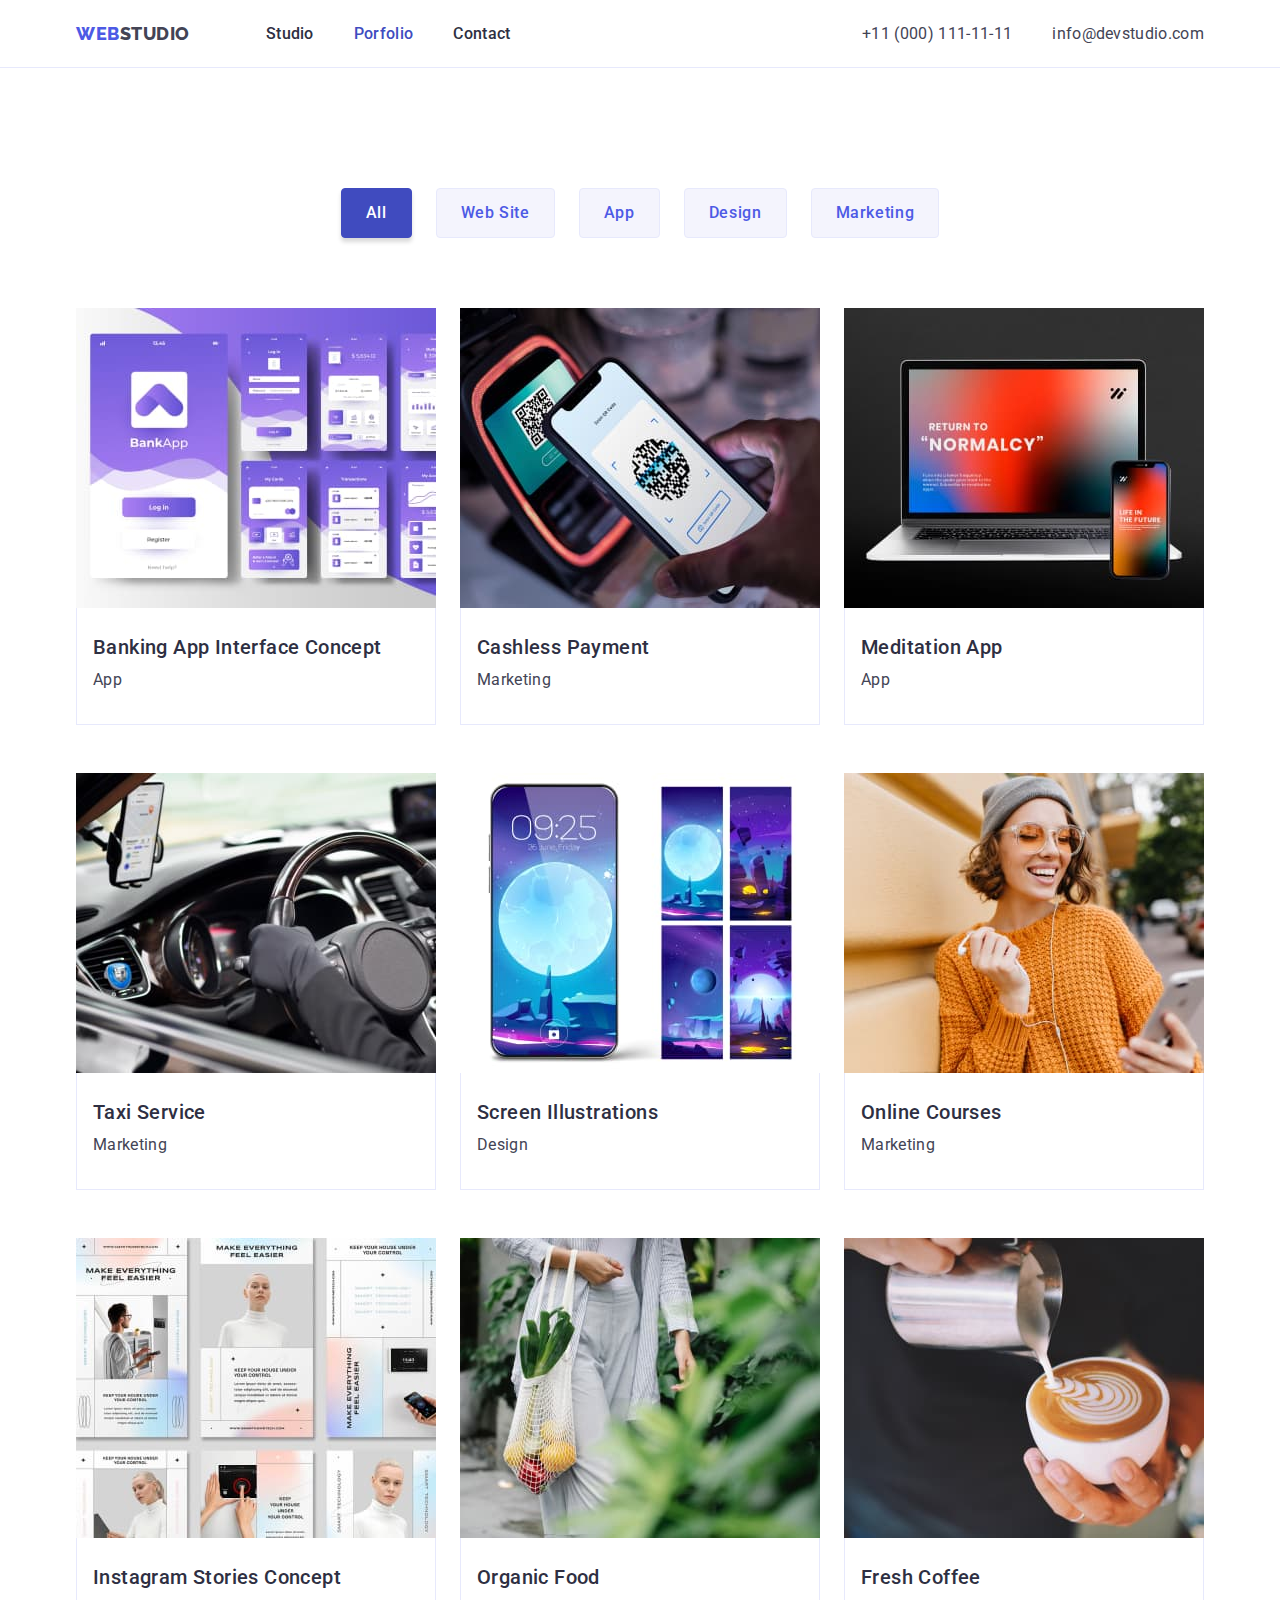
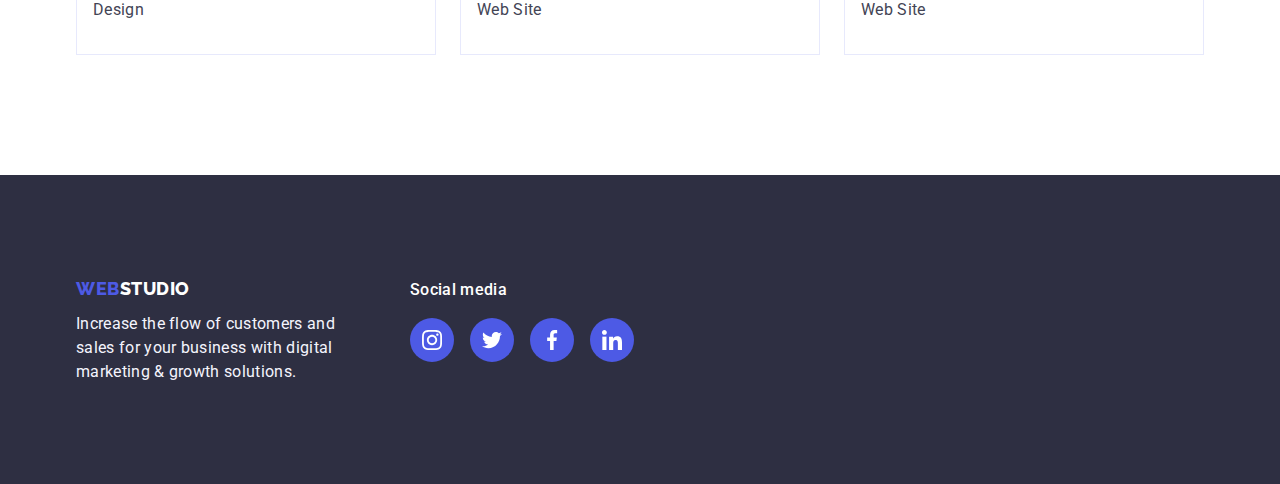
==== portfolio.html @ 27b493f3 "Initial upload" ====
<!DOCTYPE html>
<html lang="en">
  <head>
    <meta charset="UTF-8">
    <meta name="viewport" content="width=device-width, initial-scale=1.0">
    <meta http-equiv="x-ua-compatible" content="ie=edge">
    <title>Portfolio - Web Studio</title>
    <link rel="stylesheet" href="css/style.css">
    <link rel="preconnect" href="https://fonts.googleapis.com">
    <link rel="preconnect" href="https://fonts.gstatic.com" crossorigin>
    <link href="https://fonts.googleapis.com/css2?family=Raleway:wght@800&family=Roboto:wght@100;400;500;700&display=swap" rel="stylesheet">
    <link rel="stylesheet" href="https://cdnjs.cloudflare.com/ajax/libs/modern-normalize/2.0.0/modern-normalize.min.css" integrity="sha512-4xo8blKMVCiXpTaLzQSLSw3KFOVPWhm/TRtuPVc4WG6kUgjH6J03IBuG7JZPkcWMxJ5huwaBpOpnwYElP/m6wg==" crossorigin="anonymous" referrerpolicy="no-referrer" />
    
    
  </head>
  <body>
    <header class="header">   
        <nav class="nav">
          <a class="nav-logo" href="index.html" title="WebStudio">Web<span class="logo-dark">Studio</span></a>       
          <ul class="nav-list">
            <li class="nav-list-item">
              <a href="index.html" class="nav-list-item-link">Studio</a>
            </li>
            <li class="nav-list-item">
              <a href="portfolio.htm" class="nav-list-item-link active">Porfolio</a>
            </li>
            <li class="nav-list-item">
              <a href="#" class="nav-list-item-link">Contact</a>
            </li>
          </ul> 
          <address class="address">
            <ul class="address-list">
              <li class="address-list-item">
                <a href="tel:+110001111111" class="address-list-item-link">+11 (000) 111-11-11</a>
              </li>
              <li class="address-list-item">
                <a href="mailto:info@devstudio.com" class="address-list-item-link">info@devstudio.com</a>
              </li>
            </ul>  
          </address>         
        </nav> 
    </header>

    <main>      
      <section class="inner-section">
        <div class="container">
          <div class="project-nav">
            <button type="button" class="project-nav-button active">All</button>
            <button type="button" class="project-nav-button">Web Site</button>
            <button type="button" class="project-nav-button">App</button>
            <button type="button" class="project-nav-button">Design</button>
            <button type="button" class="project-nav-button">Marketing</button>
          </div>

          <ul class="project-card-list">
            <li class="project-card-item">
              <img class="project-card-img" src="images/banking-app-interface-concept.jpg" alt="MBanking App Interface Concept" width="360" height="300">
              <div class="project-card-detail">
                <h3 class="project-card-title">Banking App Interface Concept</h3>
                <p class="project-card-category">App</p>
              </div>
            </li>
            <li class="project-card-item">
              <img class="project-card-img" src="images/cashless-payment.jpg" alt="Cashless Payment" width="360" height="300">
              <div class="project-card-detail">
                <h3 class="project-card-title">Cashless Payment</h3>
                <p class="project-card-category">Marketing</p>
              </div>
            </li> 
            <li class="project-card-item">
              <img class="project-card-img" src="images/meditation-app.jpg" alt="Meditation App" width="360" height="300">
              <div class="project-card-detail">
                <h3 class="project-card-title">Meditation App</h3>
                <p class="project-card-category">App</p>
              </div>
            </li>
            <li class="project-card-item">
              <img class="project-card-img" src="images/taxi-service.jpg" alt="Taxi Service" width="360" height="300">
              <div class="project-card-detail">
                <h3 class="project-card-title">Taxi Service</h3>
                <p class="project-card-category">Marketing</p>
              </div>
            </li>
            <li class="project-card-item">
              <img class="project-card-img" src="images/screen-illustrations.jpg" alt="Screen Illustrations" width="360" height="300">
              <div class="project-card-detail">
                <h3 class="project-card-title">Screen Illustrations</h3>
                <p class="project-card-category">Design </p>
              </div>
            </li>
            <li class="project-card-item">
              <img class="project-card-img" src="images/online-courses.jpg" alt="Online Courses" width="360" height="300">
              <div class="project-card-detail">
                <h3 class="project-card-title">Online Courses</h3>
                <p class="project-card-category">Marketing</p>
              </div>
            </li>
            <li class="project-card-item">
              <img  class="project-card-img"src="images/instagram-stories-concept.jpg" alt="Instagram Stories Concept" width="360" height="300">
              <div class="project-card-detail">
                <h3 class="project-card-title">Instagram Stories Concept</h3>
                <p class="project-card-category">Design</p>
              </div>
            </li>
            <li class="project-card-item">
              <img class="project-card-img" src="images/organic-food.jpg" alt="Organic Food" width="360" height="300">
              <div class="project-card-detail">
                <h3 class="project-card-title">Organic Food </h3>
                <p class="project-card-category">Web Site</p>
              </div>
            </li>
            <li class="project-card-img" class="project-card-item">
              <img src="images/fresh-coffee.jpg" alt="Fresh Coffee" width="360" height="300">
              <div class="project-card-detail">
                <h3 class="project-card-title">Fresh Coffee</h3>
                <p class="project-card-category">Web Site</p>
              </div>
            </li>
          </ul>
        </div>
      </section>      
    </main>  

    <footer class="footer">
      <div class="container footer-container">
        <div class="widget">
          <a href="index.html" class="widget-logo">Web<span class="logo-white">Studio</span></a>
          <p class="widget-description">Increase the flow of customers and sales for your business with digital marketing & growth solutions.</p>
        </div>
        
        <div class="social-media">
          <h2 class="social-media-title">Social media</h2>
          <ul class="social-media-list list">
              <li class="social-media-list-item">
                  <a class="social-media-list-link" href=""> 
                  <svg class="social-media-icon" width="20" height="20">
                      <use href="images/icon.svg#icon-instagram"></use>
                  </svg>    
                  </a>
              </li>
              <li class="social-media-list-item">
                  <a class="social-media-list-link" href=""> 
                  <svg class="social-media-icon" width="20" height="20">
                      <use href="images/icon.svg#icon-twitter"></use>
                  </svg>    
                  </a>
              </li>
              <li class="social-media-list-item">
                  <a class="social-media-list-link" href=""> 
                  <svg class="social-media-icon" width="20" height="20">
                      <use href="images/icon.svg#icon-facebook"></use>
                  </svg>    
                  </a>
              </li>
              <li class="social-media-list-item">
                  <a class="social-media-list-link" href=""> 
                  <svg class="social-media-icon" width="20" height="20" >
                      <use href="images/icon.svg#icon-linkedin"></use>
                  </svg>    
                  </a>
              </li>
          </ul>  
      </div>
      </div>
    </footer>
  </body>
</html>
---- css/style.css ----
:root {
  --iris:  #4d5ae5; 
  --navyblue: #2e2f42;
  --black: black; 
  --ocean: #404bbf;
  --white: #ffffff;
  --slate: #434455;
  --cornflower:  #e7e9fc;
  --lightslate: #8e8f99;
  --grey: #2e2f42;
  --dairy: #fcfcfc;
  --cloud: #f4f4fd;
  --green: #31d0aa;
  --navybluemodal: #2e2f42;  
}

*{
  margin: 0;
  padding: 0;
  box-sizing: border-box;
}

/* Global Styles */
body {
  color: var(--slate); 
  font-family: "Roboto", sans-serif;
  font-size: 16px;
  font-style: normal;
  font-weight: 400;
  line-height: 1.5;
}

ul{
  list-style: none;
}

a {
  text-decoration: none;
}

img{
  display: block;
  width: 100%;
  height: auto;
}

button {
  border: unset;
  font-family: inherit; 
  outline: none;
  cursor: pointer;
}


/* Container Styles */
.container {
  width: 1158px;
  margin: 0 auto;
  padding: 0 15px;
}

/* Header Styles */
.header {   
  background-color: var(--white);
  border-bottom: 1px solid var(--cornflower);
}

.nav {
  display: flex;
  justify-content: space-between;
  align-items: center;
  max-width: 1158px;
  margin: 0 auto;
  padding: 0 15px;
}

/* Logo Styles */
.nav-logo {
  margin-right: 76px;
  font-size: 18px;
  font-weight: 800;
  letter-spacing: 0.54px;
  text-transform: uppercase;
  color: var(--iris);
  font-family: "Raleway", sans-serif;
  padding: 20px 0;
}

.logo-dark {
  color: var(--slate);
}

/* Main Nav Styles */
.nav-list {
  flex: 1;
  display: flex;
  gap: 40px;
}

.nav-list-item-link {  
  color: var(--navyblue);
  font-size: 16px;
  font-weight: 500;
  line-height: 1.3;
  letter-spacing: 0.32px;
  padding: 25px 0;
}
.nav-list-item-link.active,
.address-list-item-link:hover,
.nav-list-item-link:hover {
  color: var(--ocean);
}

/* Contact Info Styles */
.address-list{
  display: flex;
  gap: 40px;
}

.address-list-item-link {
  color: var(--slate);  
  padding: 25px 0;
  font-size: 16px;
  font-weight: 400;
  line-height: 1.3;
  letter-spacing: 0.32px;  
  font-style: normal;
}

/* Hero Styles */
.hero{
  background-color: var(--navyblue);
  background-image: linear-gradient(rgba(46, 47, 66, 0.7), rgba(46, 47, 66, 0.7)), url(../images/people-office.jpg);
  background-size: cover;
  background-position: center;
  background-repeat: no-repeat;
  padding: 188px 0;
  text-align: center;
}

.hero-title {
  margin-bottom: 48px;
  color: var(--white);
  font-family: inherit;
  font-size: 56px;
  font-weight: 700;
  line-height: 1.0714; 
  letter-spacing: 1.12px;
  text-align: center;
}
.hero-cta{
  letter-spacing: 0.64px;
  color: var(--white);
  font-size: 16px;  
  padding: 19px 32px;
  border-radius: 4px;
  background-color: var(--iris);
  box-shadow: 0px 4px 4px rgba(0, 0, 0, 0.15);
  display: inline-block;
  margin: 0 auto;
}
.hero-cta:hover {
  background-color: var(--ocean);
}

/* Feature Styles */
.feature {
  padding: 120px 0;
}

.feature-list {
  display: flex;
  gap: 24px;
}

.feature-icon {
  background: var(--cloud);
  width: 264px;
  height: 112px;
  padding: 24px;
  justify-content: center;
  border-radius: 4px;
}


.feature-title {
  margin: 3px 0 8px;
  color: var(--navyblue);
  font-size: 20px;
  font-weight: 500;
  line-height: 1.2; 
  letter-spacing: 0.4px;
}

.feature-decription{
  font-size: 16px;
  font-weight: 400;
  line-height: 1.5; 
  letter-spacing: 0.32px;
}

/* Services Styles */
.services {
  text-align: center;
  padding:0 0 120px;
}

.services-title {
  color: var(--navyblue);
  font-size: 36px;
  font-weight: 700;
  line-height: 1.1111; 
  letter-spacing: 0.72px;
  text-transform: capitalize;
}

.services-list {
  display: flex;
  gap: 24px;
  margin: 70px 0 0;
}

.services-list-item {
  flex: 1;
}

/* Team Styles */
.team{
  background-color: var(--cloud);
  text-align: center;
  padding: 120px 0;
}

.team-title {
  color: var(--navyblue);
  margin: 0 0 70px;
  font-size: 36px;
  font-weight: 700;
  line-height: 1.1111;
  letter-spacing: 0.72px;
  text-transform: capitalize;
}

.team-list {
  display: flex;
  gap: 24px;
}

.team-list-item {
  border-radius: 4px;
  background-color: var(--white);
  box-shadow: 0px 2px 6px rgba(46, 47, 66, 0.08);
}
.member-details{
  padding: 32px 10px;
}
.member-name {
  margin: 0 0 8px;
  color: var(--navyblue);
  text-align: center;
  font-size: 20px;
  font-weight: 500;
  line-height: 1.2;
  letter-spacing: 0.4px;
}
.menber-position{
  color: var(--slate );
  text-align: center;
  font-size: 16px;
  font-weight: 400;
  line-height: 1.5; 
  letter-spacing: 0.32px;
}
.social-list {
  display: flex;
  justify-content: center;
  margin-top: 16px;
  gap: 24px;
}
.social-list-link {
  display: flex;
  align-items: center;
  justify-content: center;
  width: 40px;
  height: 40px;
  border-radius: 50%;
  background-color: var(--iris);
}
.social-list-link:hover {
  background-color: var(--ocean);
}
.social-icon {
  fill: #fff;
}
/* Customer */

.customer {
  padding: 120px 0;
}

.customer-list {
  display: flex;
  gap: 24px;
}

.customer-title{
  margin: 0 0 70px;
  color: var(--navyblue);
  font-size: 36px;
  font-weight: 700;
  line-height: 1.1111;
  letter-spacing: 0.72px;
  text-transform: capitalize;
  text-align: center;
}

.customer-logo{
  width: 168px;
  height: 88px;
  padding: 16px;
  border-radius: 4px;
  border: 1px solid var(--lightslate);
  display: flex;
  align-items: center;
  justify-content: center;
}

.customer-list-link{
  fill: var(--lightslate);
}


.customer-list-link:hover{
  fill: var(--ocean);
}



/* portfolio Page */


.inner-section {
  padding: 120px 0;
}
.project-nav{
  display: flex;
  gap: 24px;
  width: 100%;
  justify-content: center;
  margin-bottom: 70px;
}
.project-nav-button{
  color: var(--iris);
  background-color: var(--cloud);
  border-radius: 4px;
  border: 1px solid var(--cornflower);
  padding: 12px 24px;
  font-size: 16px;
  font-style: normal;
  font-weight: 500;
  line-height: 1.5; 
  letter-spacing: 0.64px;
  outline: none;
}

.project-nav-button:hover,
.project-nav-button.active{
  background-color: var(--ocean);
  border-color: var(--ocean);
  color: var(--white);
  box-shadow: 0px 4px 4px rgba(0, 0, 0, 0.15);
}

/* Project Card */
.project-card-list {
  display: flex;
  flex-wrap: wrap;
  gap: 48px 24px;
}

.project-card-item {

}

.project-card-img {
  vertical-align: middle;
}

.project-card-detail {
  padding: 27px 16px 32px;
  background-color: #FFF;
  border: 1px solid #E7E9FC;
  border-top: unset;
}

.project-card-title{
  color: var(--navyblue);  
  font-size: 20px;
  font-weight: 500;
  line-height: 1.2;
  letter-spacing: 0.4px;
  margin-bottom: 9px;
}

.project-card-category{
  color: var(--slate);
  font-size: 16px;
  font-weight: 400;
  line-height: 1.5; 
  letter-spacing: 0.32px;
}

/* Footer Styles */
.footer {
  background-color: var(--navyblue);
  padding: 100px 0;
  color: var(--white);
}

.footer-container{
  display: flex;
  align-items: baseline;
}

.widget {
  max-width: 264px;
}
.widget-logo {
  font-size: 18px;
  font-weight: 800;
  letter-spacing: 0.54px;
  text-transform: uppercase;
  color: var(--iris);
  font-family: "Raleway", sans-serif;
}
.widget-description{
  margin-top: 10px;
  color: var(--cloud);
  font-size: 16px;
  font-weight: 400;
  line-height: 1.5; 
  letter-spacing: 0.32px;
}
.logo-white {
  color: var(--white);
}

/* Social Media */

.social-media {
  margin-left: 70px;
}

.social-media-title {
  font-size: 16px;
  font-weight: 500;
  line-height: 1.5; 
  letter-spacing: 0.32px;
  margin-bottom: 16px;
}

.social-media-list-link {
  display: flex;
  align-items: center;
  justify-content: center;
  width: 44px;
  height: 44px;
  border-radius: 50%;
  background: var(--iris)
}

.social-media-list {
  display: flex;
  justify-content: center;
}

.social-media-icon {
  fill: #FFFFFF
}

.social-media-list-link:hover,
.social-media-list-link:focus {
  background-color: var(--green);
}

.social-media-list-item:not(:last-child) {
  margin-right: 16px;
}
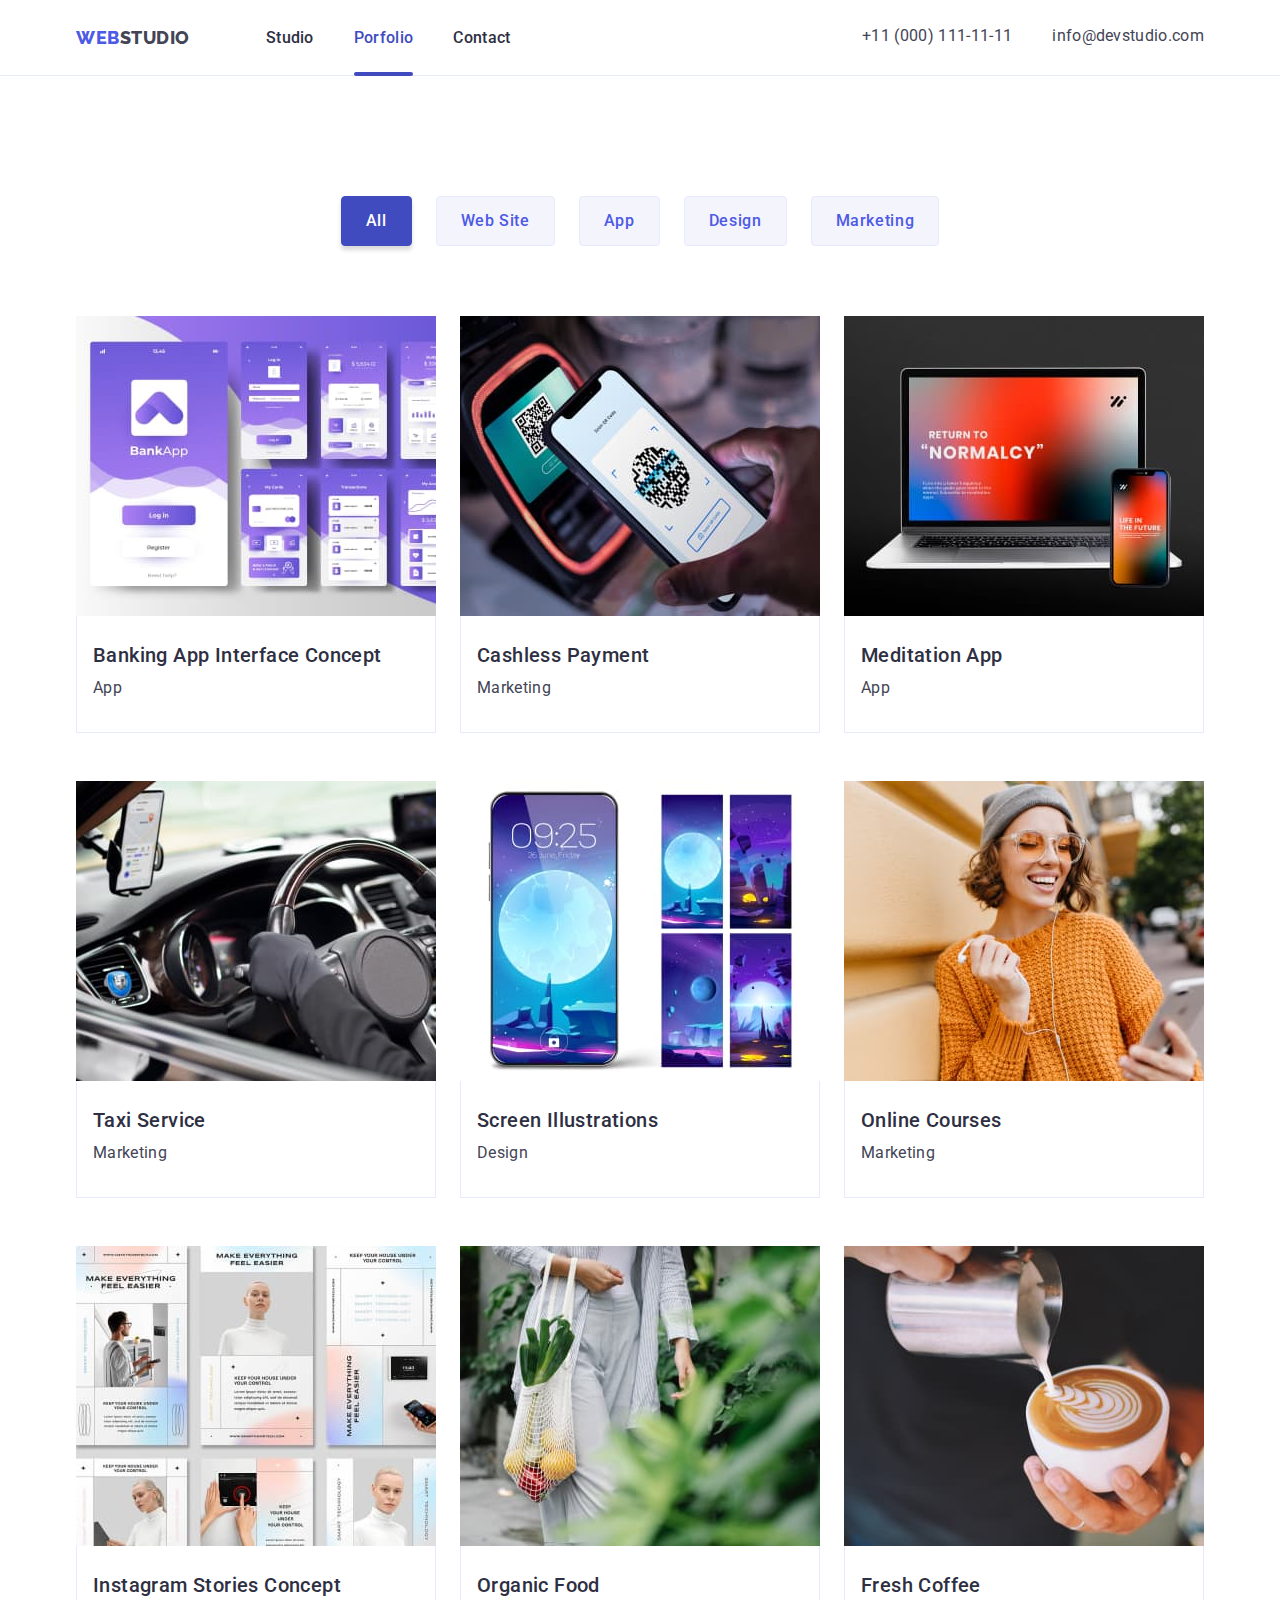
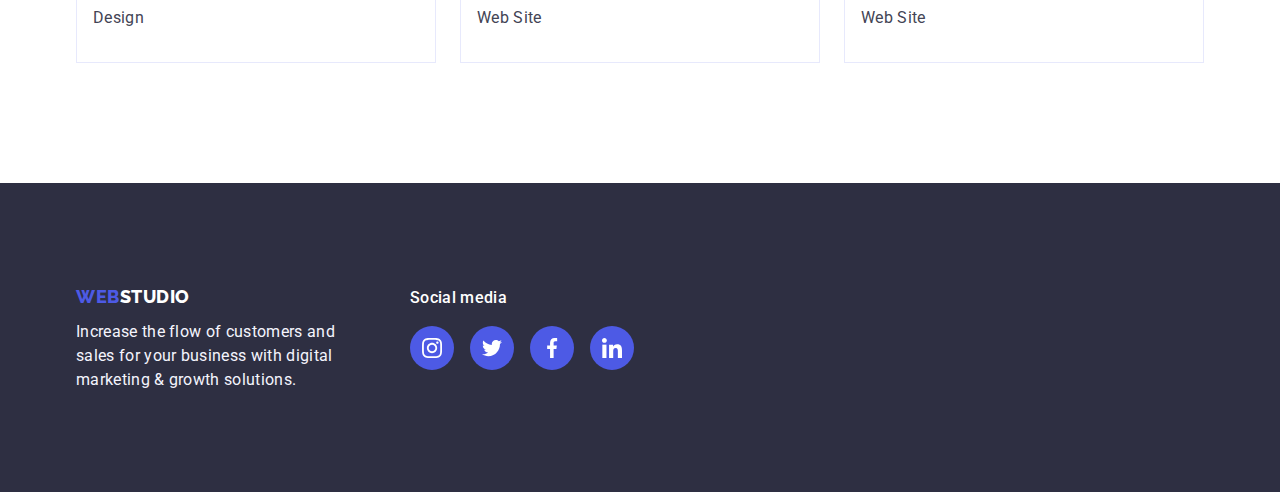
==== commit 2719bf9b: "Revision 2" ====
--- a/portfolio.html
+++ b/portfolio.html
@@ -10,36 +10,36 @@
     <link rel="preconnect" href="https://fonts.gstatic.com" crossorigin>
     <link href="https://fonts.googleapis.com/css2?family=Raleway:wght@800&family=Roboto:wght@100;400;500;700&display=swap" rel="stylesheet">
     <link rel="stylesheet" href="https://cdnjs.cloudflare.com/ajax/libs/modern-normalize/2.0.0/modern-normalize.min.css" integrity="sha512-4xo8blKMVCiXpTaLzQSLSw3KFOVPWhm/TRtuPVc4WG6kUgjH6J03IBuG7JZPkcWMxJ5huwaBpOpnwYElP/m6wg==" crossorigin="anonymous" referrerpolicy="no-referrer" />
-    
-    
   </head>
   <body>
-    <header class="header">   
+    <header class="header">
+      <div class="container header-container">
         <nav class="nav">
-          <a class="nav-logo" href="index.html" title="WebStudio">Web<span class="logo-dark">Studio</span></a>       
+          <a class="nav-logo" href="index.html" title="WebStudio">Web<span class="logo-dark">Studio</span></a>
           <ul class="nav-list">
             <li class="nav-list-item">
               <a href="index.html" class="nav-list-item-link">Studio</a>
             </li>
             <li class="nav-list-item">
-              <a href="portfolio.htm" class="nav-list-item-link active">Porfolio</a>
+              <a href="portfolio.html" class="nav-list-item-link active">Porfolio</a>
             </li>
             <li class="nav-list-item">
               <a href="#" class="nav-list-item-link">Contact</a>
             </li>
-          </ul> 
-          <address class="address">
-            <ul class="address-list">
-              <li class="address-list-item">
-                <a href="tel:+110001111111" class="address-list-item-link">+11 (000) 111-11-11</a>
-              </li>
-              <li class="address-list-item">
-                <a href="mailto:info@devstudio.com" class="address-list-item-link">info@devstudio.com</a>
-              </li>
-            </ul>  
-          </address>         
+          </ul>     
         </nav> 
-    </header>
+        <address class="address">
+          <ul class="address-list">
+            <li class="address-list-item">
+              <a href="tel:+110001111111" class="address-list-item-link">+11 (000) 111-11-11</a>
+            </li>
+            <li class="address-list-item">
+              <a href="mailto:info@devstudio.com" class="address-list-item-link">info@devstudio.com</a>
+            </li>
+          </ul>  
+        </address>  
+      </div>   
+  </header>
 
     <main>      
       <section class="inner-section">
--- a/css/style.css
+++ b/css/style.css
@@ -63,27 +63,28 @@
 .header {   
   background-color: var(--white);
   border-bottom: 1px solid var(--cornflower);
+  padding: 24px 0;
+}
+
+.header-container{
+  display: flex;
+  justify-content: space-between;
 }
 
 .nav {
-  display: flex;
-  justify-content: space-between;
+  display: inline-flex;
+  gap:76px;
   align-items: center;
-  max-width: 1158px;
-  margin: 0 auto;
-  padding: 0 15px;
 }
 
 /* Logo Styles */
 .nav-logo {
-  margin-right: 76px;
   font-size: 18px;
   font-weight: 800;
   letter-spacing: 0.54px;
   text-transform: uppercase;
   color: var(--iris);
   font-family: "Raleway", sans-serif;
-  padding: 20px 0;
 }
 
 .logo-dark {
@@ -92,7 +93,6 @@
 
 /* Main Nav Styles */
 .nav-list {
-  flex: 1;
   display: flex;
   gap: 40px;
 }
@@ -103,23 +103,34 @@
   font-weight: 500;
   line-height: 1.3;
   letter-spacing: 0.32px;
-  padding: 25px 0;
+  position: relative;
 }
 .nav-list-item-link.active,
 .address-list-item-link:hover,
 .nav-list-item-link:hover {
   color: var(--ocean);
 }
-
+.nav-list-item-link.active:after,
+.address-list-item-link:hover:after,
+.nav-list-item-link:hover:after {
+  content: '';
+  width: 100%;
+  height: 4px;
+  background-color: var(--ocean);
+  display: inline-block;
+  position: absolute;
+  bottom: -29px;
+  left: 0;
+  border-radius: 2px;
+}
 /* Contact Info Styles */
 .address-list{
-  display: flex;
+  display: inline-flex;
   gap: 40px;
 }
 
 .address-list-item-link {
   color: var(--slate);  
-  padding: 25px 0;
   font-size: 16px;
   font-weight: 400;
   line-height: 1.3;
@@ -314,27 +325,34 @@
   text-align: center;
 }
 
+.customer-list-item{ 
+  border-radius: 4px;
+  border: 1px solid var(--lightslate);
+  display: flex;
+  align-items: center;
+  justify-content: center;  
+  height: 100%;
+}
+
+.customer-list-item:hover{
+  border-color: var(--ocean);
+}
+
+.customer-list-item:hover .customer-list-link{
+  color: var(--ocean);
+}
+
+.customer-list-link{
+  color: var(--lightslate);
+  height: 88px;
+}
+
 .customer-logo{
   width: 168px;
   height: 88px;
   padding: 16px;
-  border-radius: 4px;
-  border: 1px solid var(--lightslate);
-  display: flex;
-  align-items: center;
-  justify-content: center;
-}
-
-.customer-list-link{
-  fill: var(--lightslate);
-}
-
-
-.customer-list-link:hover{
-  fill: var(--ocean);
-}
-
-
+  fill: currentColor;
+}
 
 /* portfolio Page */
 
@@ -420,6 +438,7 @@
 .footer-container{
   display: flex;
   align-items: baseline;
+  gap: 70px;
 }
 
 .widget {
@@ -447,10 +466,6 @@
 
 /* Social Media */
 
-.social-media {
-  margin-left: 70px;
-}
-
 .social-media-title {
   font-size: 16px;
   font-weight: 500;
